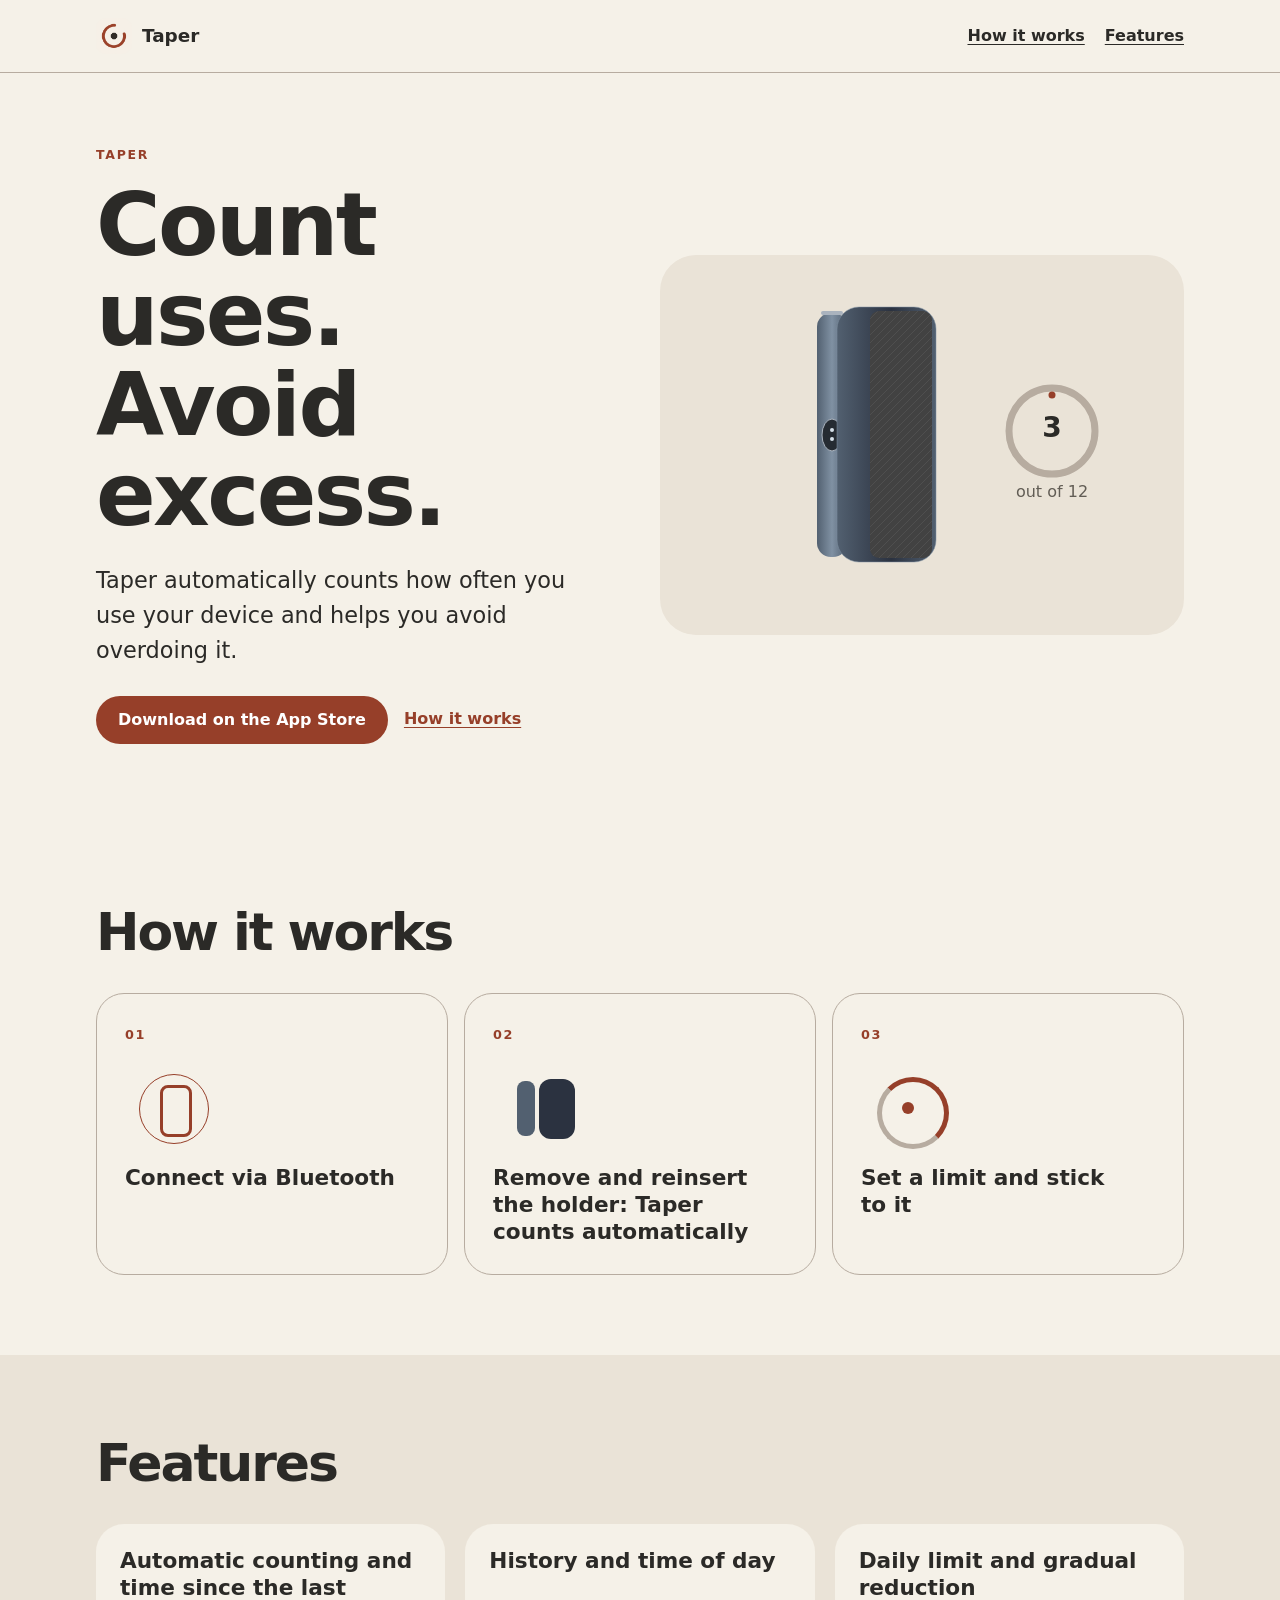
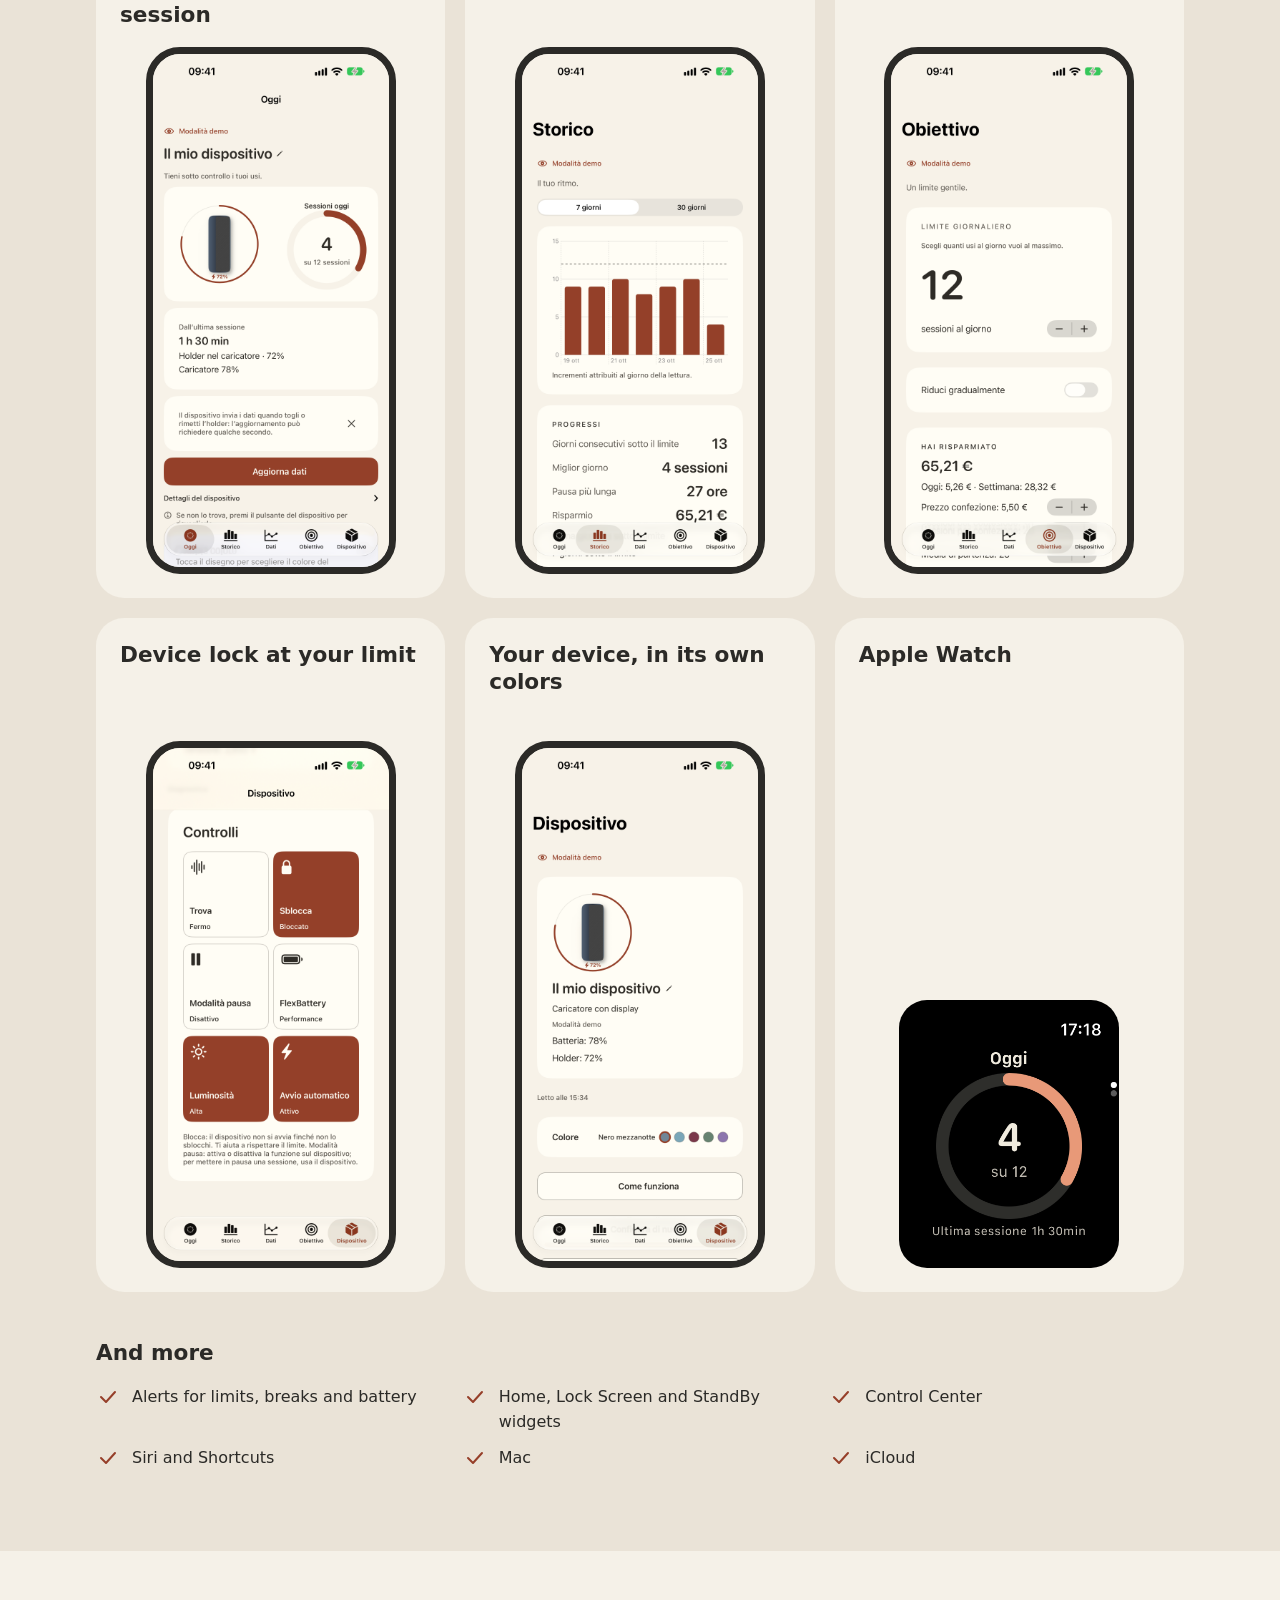
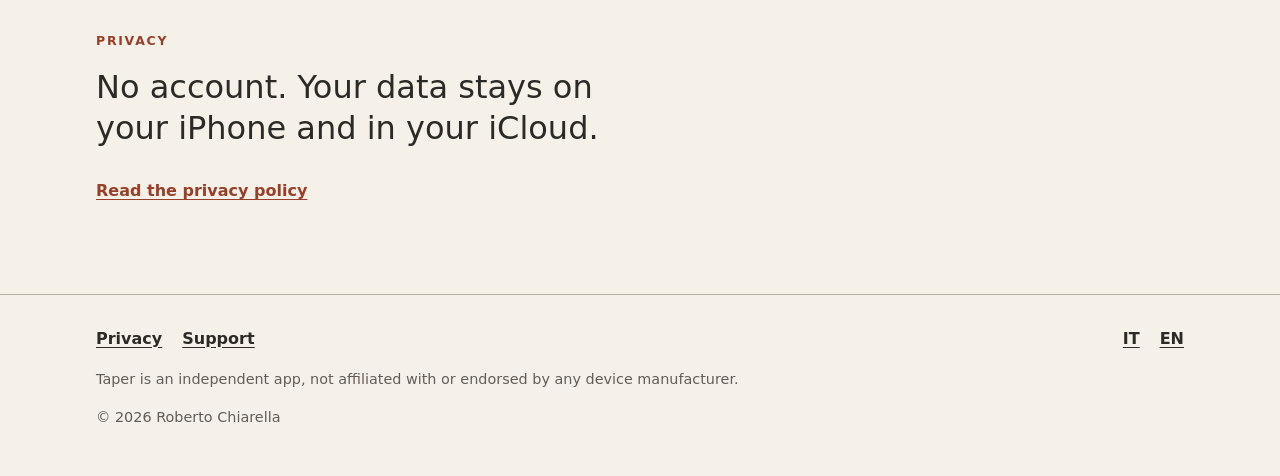
==== en/index.html @ 18420b82 "Sito di presentazione di Taper (IT/EN), privacy e supporto Co-Authored-By: Claude Opus 5.5 <noreply@" ====
<!doctype html><html lang="en"><head><meta charset="utf-8"><meta name="viewport" content="width=device-width, initial-scale=1"><meta name="theme-color" content="#F5F1E8"><title>Taper: count uses, avoid excess</title><meta name="description" content="Taper automatically counts how often you use your device and helps you avoid overdoing it."><meta property="og:type" content="website"><meta property="og:title" content="Taper: count uses, avoid excess"><meta property="og:description" content="Taper automatically counts how often you use your device and helps you avoid overdoing it."><meta property="og:image" content="https://robchdev.github.io/taper/assets/icon.png"><meta name="apple-itunes-app" content="app-id=6826842735"><link rel="icon" href="../assets/icon.png" type="image/png"><link rel="alternate" hreflang="it" href="https://robchdev.github.io/taper/"><link rel="alternate" hreflang="en" href="https://robchdev.github.io/taper/en/"><link rel="stylesheet" href="../assets/site.css"><script defer src="../assets/site.js"></script></head><body><a class="skip" href="#main">Skip to content</a><header class="site-header"><div class="wrap header-inner"><a class="brand" href="../index.html"><img src="../assets/icon.png" width="36" height="36" alt="">Taper</a><nav class="nav-links" aria-label="Main navigation"><a href="#how">How it works</a><a href="#features">Features</a></nav></div></header><main id="main"><section class="hero wrap"><div class="hero-grid"><div><p class="eyebrow">Taper</p><h1>Count uses. Avoid excess.</h1><p class="lead">Taper automatically counts how often you use your device and helps you avoid overdoing it.</p><div class="actions"><a class="button" href="https://apps.apple.com/app/id6826842735">Download on the App Store</a><a class="text-link" href="#how">How it works</a></div></div><div class="hero-art"><svg class="device-visual" viewBox="0 0 520 380" role="img" aria-labelledby="device-title"><title id="device-title">Device and use count</title><defs><linearGradient id="case" x2="1" y2="0"><stop stop-color="#526070"/><stop offset=".55" stop-color="#2B3240"/><stop offset="1" stop-color="#526070"/></linearGradient><linearGradient id="stick" x2="1" y2="0"><stop stop-color="#526070"/><stop offset=".5" stop-color="#8091A3"/><stop offset="1" stop-color="#526070"/></linearGradient><pattern id="fabric" width="8" height="8" patternUnits="userSpaceOnUse"><path d="M0 8 8 0" stroke="#777" stroke-opacity=".25"/></pattern></defs><g class="holder"><rect x="155" y="58" width="30" height="244" rx="14" fill="url(#stick)"/><rect x="159" y="56" width="22" height="4" rx="2" fill="#AAB3BE"/><ellipse cx="170" cy="180" rx="10" ry="16" fill="#252B32" stroke="#AAB3BE" stroke-width="1"/><circle cx="170" cy="175" r="2" fill="#D5E0E9"/><circle cx="170" cy="184" r="2" fill="#D5E0E9"/></g><g class="charger"><rect x="175" y="52" width="99" height="255" rx="22" fill="url(#case)"/><rect x="208" y="56" width="62" height="247" rx="9" fill="#424242"/><rect x="208" y="56" width="62" height="247" rx="9" fill="url(#fabric)"/><rect x="175" y="52" width="99" height="255" rx="22" fill="none" stroke="#8091A3" stroke-opacity=".5"/></g><circle cx="390" cy="176" r="43" fill="none" stroke="var(--line)" stroke-width="7"/><circle class="ring-progress" cx="390" cy="176" r="36" fill="none" stroke="var(--accent)" stroke-width="7" stroke-linecap="round" transform="rotate(-90 390 176)"/><text class="count-three" x="390" y="182" text-anchor="middle" fill="var(--ink)" font-size="28" font-weight="700">3</text><text class="count-four" x="390" y="182" text-anchor="middle" fill="var(--ink)" font-size="28" font-weight="700">4</text><text x="390" y="242" text-anchor="middle" fill="var(--muted)" font-size="16">out of 12</text></svg></div></div></section><section id="how" class="block wrap"><h2>How it works</h2><ol class="steps"><li class="step reveal"><span class="step-num">01</span><span class="mini mini-bluetooth" aria-hidden="true"></span><h3>Connect via Bluetooth</h3></li><li class="step reveal"><span class="step-num">02</span><span class="mini mini-holder" aria-hidden="true"></span><h3>Remove and reinsert the holder: Taper counts automatically</h3></li><li class="step reveal"><span class="step-num">03</span><span class="mini mini-limit" aria-hidden="true"></span><h3>Set a limit and stick to it</h3></li></ol></section><section id="features" class="block features"><div class="wrap"><h2>Features</h2><div class="feature-grid"><article class="feature reveal"><h3>Automatic counting and time since the last session</h3><div class="phone"><img src="../assets/screens/02.png" width="1320" height="2868" loading="lazy" alt="Taper Today screen"></div></article><article class="feature reveal"><h3>History and time of day</h3><div class="phone"><img src="../assets/screens/03.png" width="1320" height="2868" loading="lazy" alt="Taper history screen"></div></article><article class="feature reveal"><h3>Daily limit and gradual reduction</h3><div class="phone"><img src="../assets/screens/04.png" width="1320" height="2868" loading="lazy" alt="Taper goal screen"></div></article><article class="feature reveal"><h3>Device lock at your limit</h3><div class="phone"><img src="../assets/screens/05.png" width="1320" height="2868" loading="lazy" alt="Taper device lock controls"></div></article><article class="feature reveal"><h3>Your device, in its own colors</h3><div class="phone"><img src="../assets/screens/06.png" width="1320" height="2868" loading="lazy" alt="Taper device screen"></div></article><article class="feature reveal"><h3>Apple Watch</h3><img class="watch-shot" src="../assets/screens/watch-01.png" width="422" height="514" loading="lazy" alt="Taper on Apple Watch"></article></div><div class="more-features"><h3>And more</h3><ul class="more-list"><li><svg viewBox="0 0 24 24" fill="none" stroke="currentColor" stroke-width="2" stroke-linecap="round" stroke-linejoin="round" aria-hidden="true"><path d="m5 12 5 5L19 7"/></svg><span>Alerts for limits, breaks and battery</span></li><li><svg viewBox="0 0 24 24" fill="none" stroke="currentColor" stroke-width="2" stroke-linecap="round" stroke-linejoin="round" aria-hidden="true"><path d="m5 12 5 5L19 7"/></svg><span>Home, Lock Screen and StandBy widgets</span></li><li><svg viewBox="0 0 24 24" fill="none" stroke="currentColor" stroke-width="2" stroke-linecap="round" stroke-linejoin="round" aria-hidden="true"><path d="m5 12 5 5L19 7"/></svg><span>Control Center</span></li><li><svg viewBox="0 0 24 24" fill="none" stroke="currentColor" stroke-width="2" stroke-linecap="round" stroke-linejoin="round" aria-hidden="true"><path d="m5 12 5 5L19 7"/></svg><span>Siri and Shortcuts</span></li><li><svg viewBox="0 0 24 24" fill="none" stroke="currentColor" stroke-width="2" stroke-linecap="round" stroke-linejoin="round" aria-hidden="true"><path d="m5 12 5 5L19 7"/></svg><span>Mac</span></li><li><svg viewBox="0 0 24 24" fill="none" stroke="currentColor" stroke-width="2" stroke-linecap="round" stroke-linejoin="round" aria-hidden="true"><path d="m5 12 5 5L19 7"/></svg><span>iCloud</span></li></ul></div></div></section><section class="privacy-strip wrap"><h2 class="eyebrow">Privacy</h2><p>No account. Your data stays on your iPhone and in your iCloud.</p><a class="text-link" href="../privacy.html#en">Read the privacy policy</a></section></main><footer class="site-footer"><div class="wrap"><div class="footer-inner"><div class="footer-links"><a href="../privacy.html#en">Privacy</a><a href="../support.html">Support</a></div><div class="footer-links" aria-label="Language"><a href="../index.html" lang="it">IT</a><a href="../en/index.html" lang="en" aria-current="page">EN</a></div></div><p>Taper is an independent app, not affiliated with or endorsed by any device manufacturer.</p><p>© 2026 Roberto Chiarella</p></div></footer></body></html>
---- assets/site.css ----
/* Shared Taper theme */
:root{--bg:#F5F1E8;--surface:#EAE3D7;--ink:#2B2A27;--muted:#625D55;--accent:#963F29;--accent-hover:#7B321F;--on-accent:#FFFFFF;--line:#B7ACA0;--focus:#2B2A27;--device:#2B3240;--fabric:#424242;--holder-a:#526070;--holder-b:#8091A3;--space-page:16px;--content:1120px;--radius:28px;--font:system-ui,-apple-system,BlinkMacSystemFont,'Segoe UI',sans-serif}
@media(prefers-color-scheme:dark){:root{--bg:#1F1E1C;--surface:#302E2A;--ink:#F5F1E8;--muted:#C9BFB3;--accent:#E89A78;--accent-hover:#F0B397;--on-accent:#1F1E1C;--line:#766C62;--focus:#F5F1E8}}
*{box-sizing:border-box}html{scroll-behavior:smooth}body{margin:0;background:var(--bg);color:var(--ink);font:16px/1.55 var(--font)}img{max-width:100%;height:auto}a{color:var(--accent);text-underline-offset:.18em}a:hover{color:var(--accent-hover)}a:focus-visible,button:focus-visible{outline:3px solid var(--focus);outline-offset:4px}button{font:inherit}.skip{position:absolute;top:-100px;left:16px;background:var(--ink);color:var(--bg);padding:10px;z-index:10}.skip:focus{top:12px}.wrap{max-width:var(--content);margin:auto;padding-inline:var(--space-page)}.site-header{padding-block:18px;border-bottom:1px solid var(--line)}.header-inner,.footer-inner{display:flex;justify-content:space-between;align-items:center;gap:24px;flex-wrap:wrap}.brand{display:inline-flex;align-items:center;gap:10px;color:var(--ink);text-decoration:none;font-size:1.15rem;font-weight:700}.brand img{width:36px;height:36px;border-radius:10px}.nav-links,.footer-links{display:flex;gap:20px;flex-wrap:wrap}.nav-links a,.footer-links a{color:var(--ink);font-weight:600}.nav-links a:hover,.footer-links a:hover{color:var(--accent)}.hero{padding-block:72px 80px}.hero-grid{display:grid;gap:40px;align-items:center}.eyebrow{font-size:.78rem;font-weight:700;text-transform:uppercase;letter-spacing:.14em;color:var(--accent);margin:0 0 16px}.hero h1{font-size:clamp(2.75rem,8vw,5.5rem);line-height:1.02;letter-spacing:-.03em;max-width:12ch;margin:0 0 24px}.hero p.lead{font-size:clamp(1.15rem,2vw,1.4rem);max-width:34ch;margin:0 0 28px}.actions{display:flex;gap:16px;align-items:center;flex-wrap:wrap}.button{display:inline-flex;align-items:center;justify-content:center;min-height:48px;padding:12px 22px;border-radius:999px;background:var(--accent);color:var(--on-accent);font-weight:700;text-decoration:none;transition:background .2s,transform .2s}.button:hover{background:var(--accent-hover);color:var(--on-accent)}.button:active{transform:translateY(2px)}.text-link{display:inline-flex;align-items:center;min-height:44px;font-weight:650}.hero-art{background:var(--surface);border-radius:36px;min-height:360px;display:grid;place-items:center;overflow:hidden}.device-visual{width:min(100%,520px);height:auto}.holder,.charger{transform-box:fill-box;transform-origin:center}.holder{animation:holder-cycle 8s ease-in-out infinite}.charger{animation:charger-cycle 8s ease-in-out infinite}.ring-progress{stroke-dasharray:0 226;animation:ring-cycle 8s ease-in-out infinite}.count-three{animation:count-three 8s steps(1) infinite}.count-four{opacity:0;animation:count-four 8s steps(1) infinite}@keyframes holder-cycle{0%,12%,74%,100%{transform:translateX(0)}33%,55%{transform:translateX(-43px)}}@keyframes charger-cycle{0%,12%,74%,100%{transform:translateX(0)}33%,55%{transform:translateX(25px)}}@keyframes ring-cycle{0%,68%{stroke-dasharray:57 226}74%,95%{stroke-dasharray:76 226}100%{stroke-dasharray:57 226}}@keyframes count-three{0%,73%,100%{opacity:1}74%,99%{opacity:0}}@keyframes count-four{0%,73%,100%{opacity:0}74%,99%{opacity:1}}section.block{padding-block:80px}section.block h2{font-size:clamp(2rem,5vw,3.25rem);line-height:1.1;letter-spacing:-.04em;max-width:18ch;margin:0 0 32px}.steps{display:grid;gap:16px;list-style:none;padding:0;margin:0}.step{border:1px solid var(--line);border-radius:var(--radius);padding:28px;background:var(--bg)}.step-num{color:var(--accent);font-weight:700;font-size:.8rem;letter-spacing:.12em}.step h3{font-size:1.35rem;line-height:1.25;margin:20px 0 0;max-width:18ch}.mini{display:block;position:relative;width:96px;height:72px;margin-top:26px}.mini:before,.mini:after{content:'';position:absolute}.mini-bluetooth:before{width:26px;height:46px;border:3px solid var(--accent);border-radius:8px;left:35px;top:12px}.mini-bluetooth:after{width:68px;height:68px;border:1px solid var(--accent);border-radius:50%;left:14px;top:1px;animation:pulse 3s ease-in-out infinite}.mini-holder:before{width:18px;height:55px;border-radius:8px;background:var(--holder-a);left:24px;top:8px;animation:mini-slide 3s ease-in-out infinite}.mini-holder:after{width:36px;height:60px;border-radius:12px;background:var(--device);left:46px;top:6px}.mini-limit:before{width:62px;height:62px;left:16px;top:4px;border:5px solid var(--line);border-top-color:var(--accent);border-right-color:var(--accent);border-radius:50%;animation:mini-turn 4s ease-in-out infinite}.mini-limit:after{width:12px;height:12px;left:41px;top:29px;border-radius:50%;background:var(--accent)}@keyframes pulse{50%{transform:scale(1.15);opacity:.35}}@keyframes mini-slide{50%{transform:translateX(-14px)}}@keyframes mini-turn{50%{transform:rotate(80deg)}}.features{background:var(--surface)}.feature-grid{display:grid;gap:20px}.feature{background:var(--bg);border-radius:var(--radius);padding:24px;overflow:hidden}.feature h3{font-size:1.35rem;line-height:1.25;margin:0 0 18px;max-width:22ch}.phone{max-width:250px;margin:auto;border:7px solid var(--ink);border-radius:34px;overflow:hidden;background:var(--ink);line-height:0}.phone img{display:block;width:100%;height:auto}.watch-shot{max-width:220px;margin:auto;display:block;border-radius:28px}.privacy-strip{padding-block:80px}.privacy-strip p{font-size:clamp(1.4rem,3vw,2rem);line-height:1.3;max-width:27ch;margin:0 0 20px}.site-footer{border-top:1px solid var(--line);padding-block:32px 48px}.site-footer p{margin:16px 0 0;color:var(--muted);font-size:.9rem;max-width:72ch}.legal-main{max-width:760px;padding-block:48px 80px}.legal-main h1{font-size:clamp(2.25rem,6vw,3.5rem);line-height:1.1;letter-spacing:-.04em}.legal-main h2{font-size:1.4rem;margin-top:36px}.legal-main p{max-width:68ch}.legal-main nav{display:flex;flex-wrap:wrap;gap:16px}.js .reveal{opacity:0;transform:translateY(20px);transition:opacity .6s,transform .6s}.js .reveal.visible{opacity:1;transform:none}@media(min-width:700px){.hero-grid{grid-template-columns:1fr 1fr}.steps{grid-template-columns:repeat(3,1fr)}.feature-grid{grid-template-columns:repeat(2,1fr)}}@media(min-width:980px){.feature-grid{grid-template-columns:repeat(3,minmax(0,1fr))}}@media(prefers-reduced-motion:reduce){html{scroll-behavior:auto}*,*:before,*:after{animation:none!important;transition:none!important}.reveal{opacity:1;transform:none}.ring-progress{stroke-dasharray:57 226}.count-four{display:none}}

.hero-grid>*{min-width:0}.hero-art{width:100%;min-width:0}.feature-grid>*{min-width:0}.feature{display:flex;flex-direction:column}.feature .phone,.feature .watch-shot{margin-block:auto 0}.feature-grid{grid-auto-rows:1fr}.more-features{margin-top:48px}.more-features h3{font-size:1.35rem;line-height:1.25;margin:0 0 18px}.more-list{display:grid;gap:12px;list-style:none;padding:0;margin:0}.more-list li{display:flex;align-items:flex-start;gap:12px}.more-list svg{width:24px;height:24px;flex:none;color:var(--accent)}@media(min-width:700px){.more-list{grid-template-columns:repeat(2,minmax(0,1fr))}}@media(min-width:980px){.more-list{grid-template-columns:repeat(3,minmax(0,1fr))}}
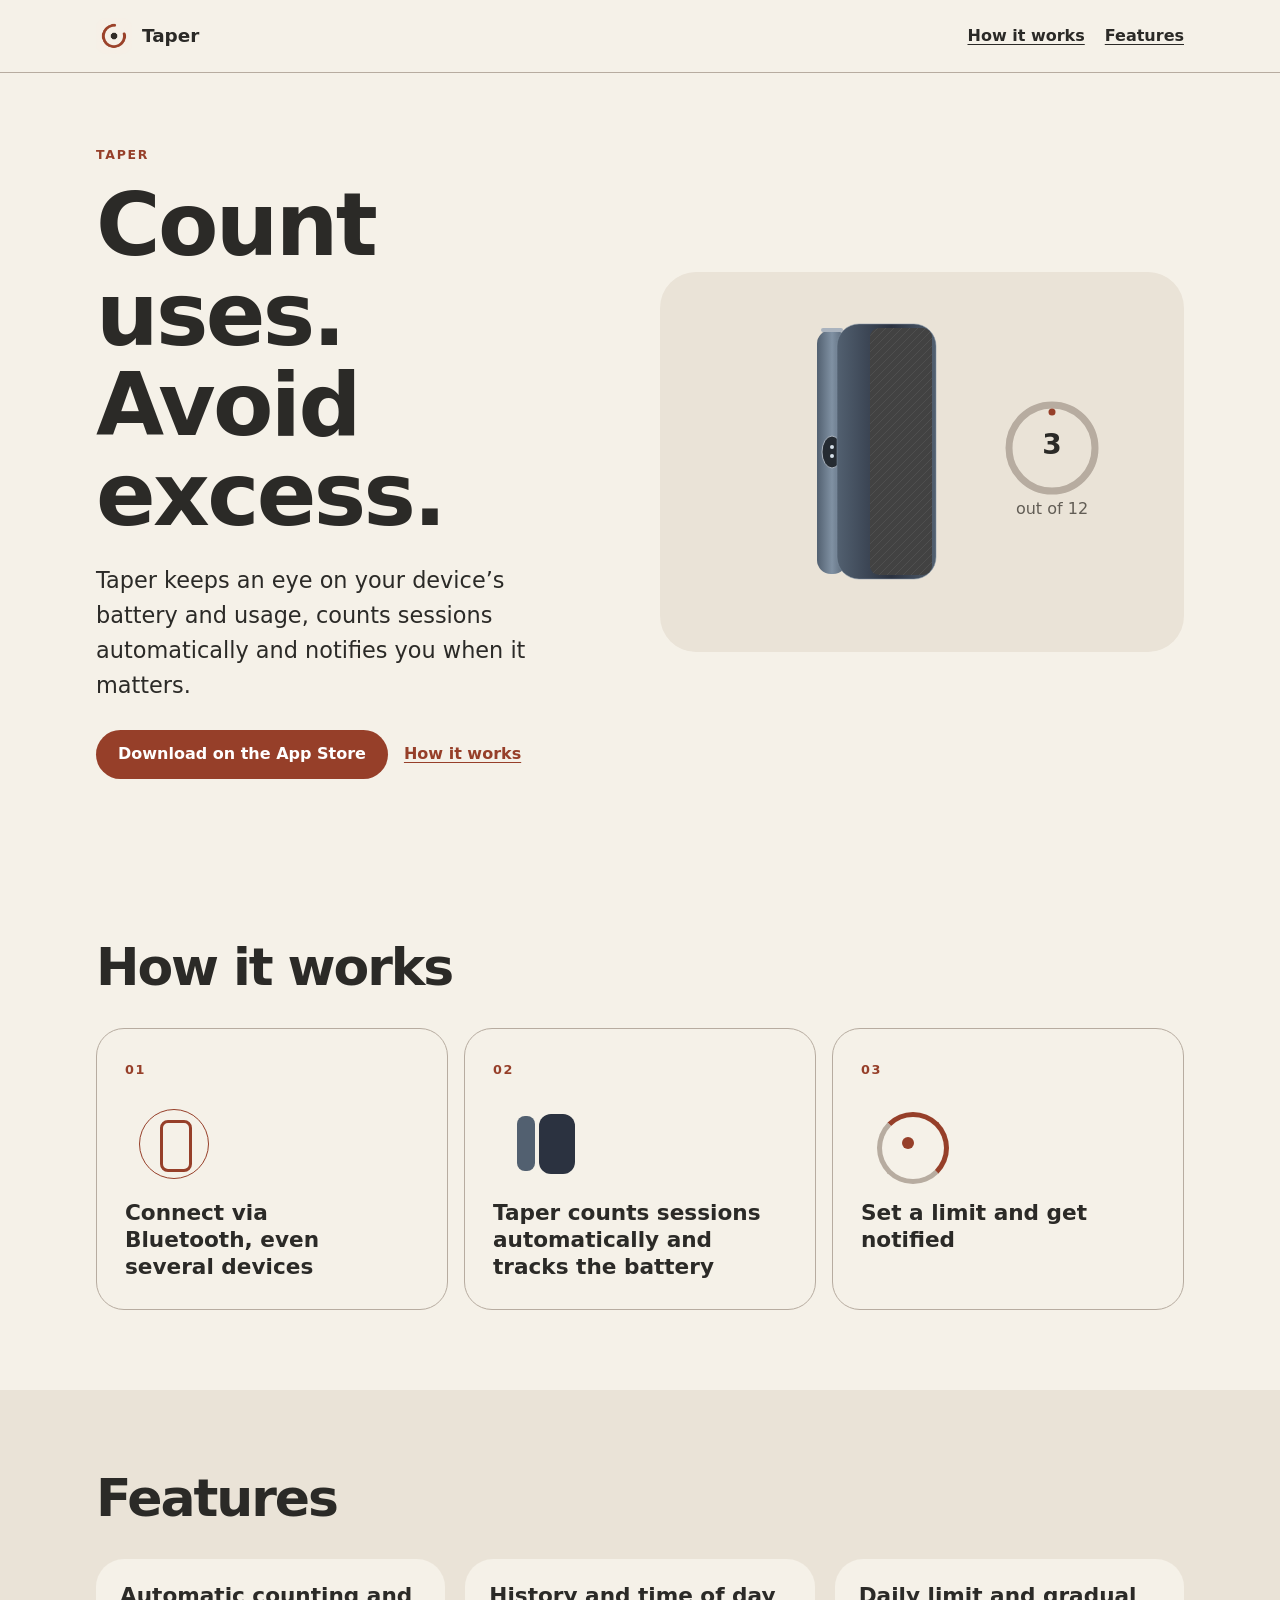
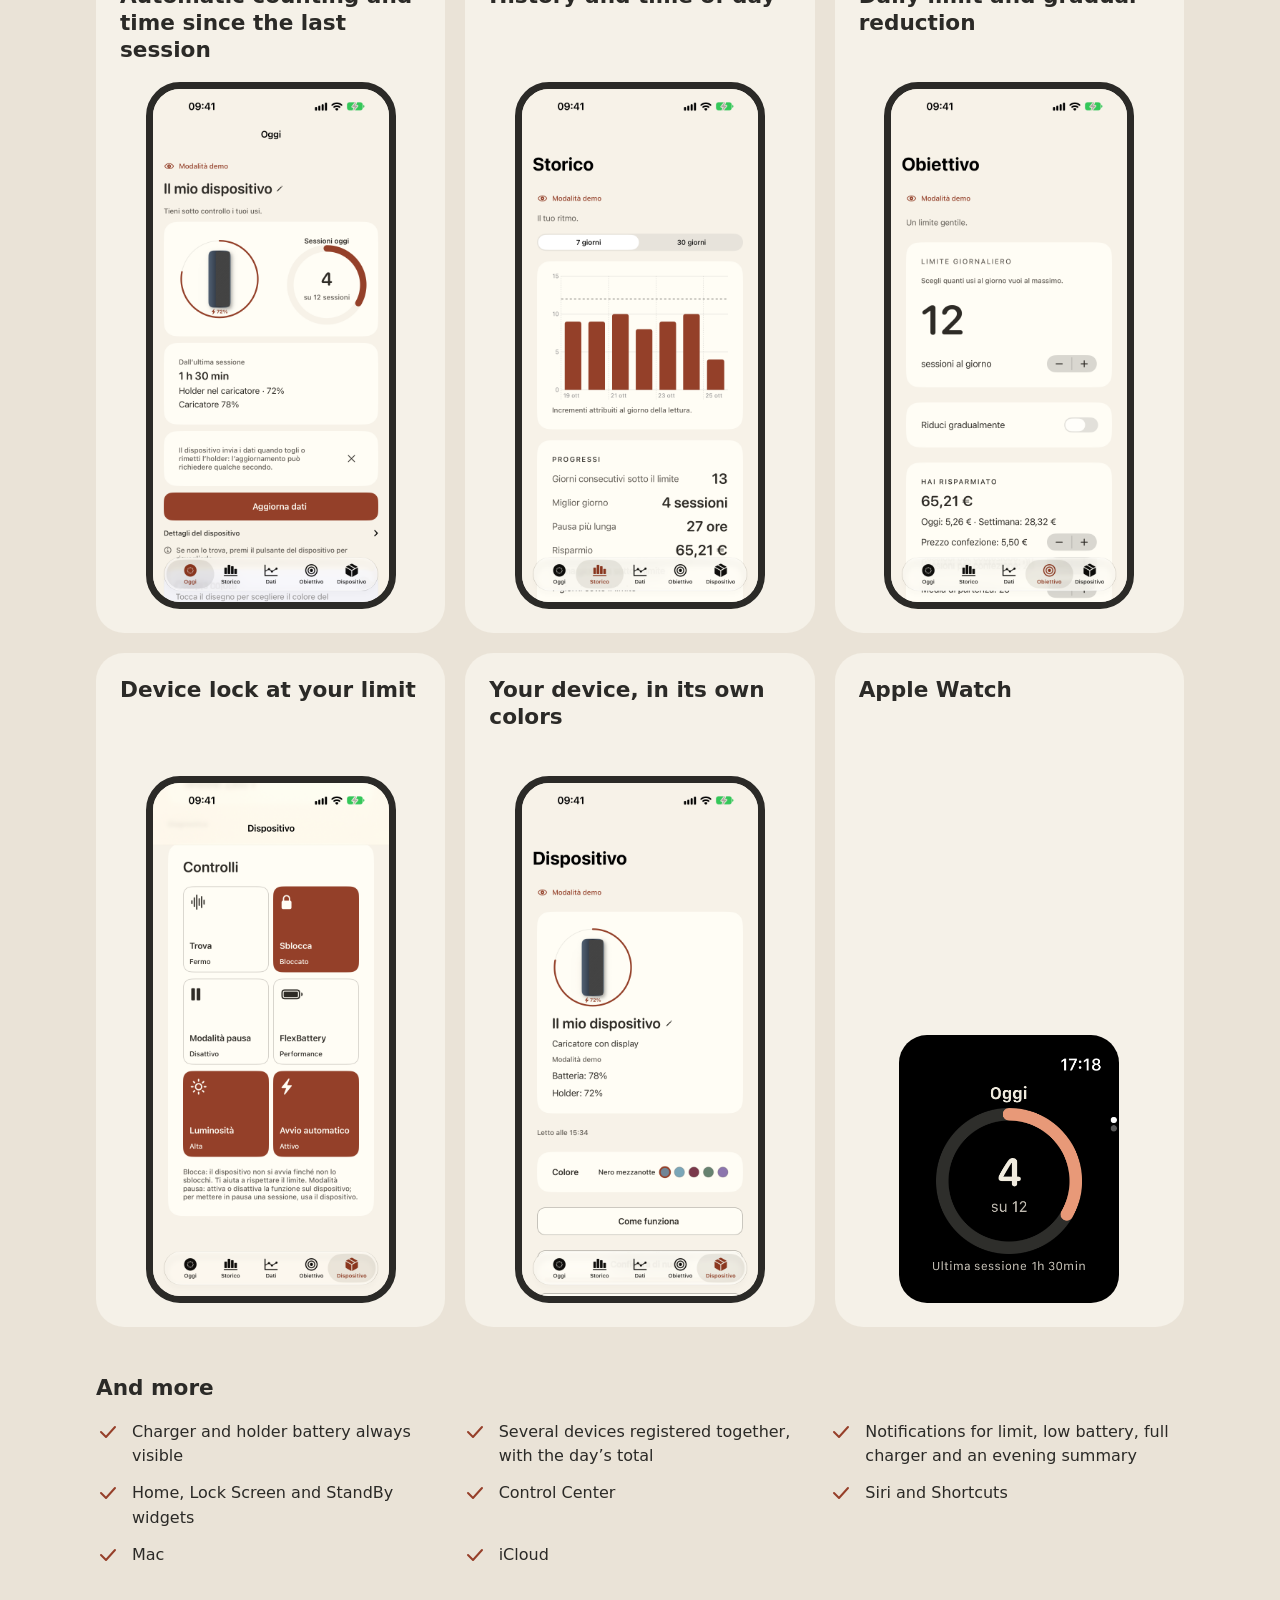
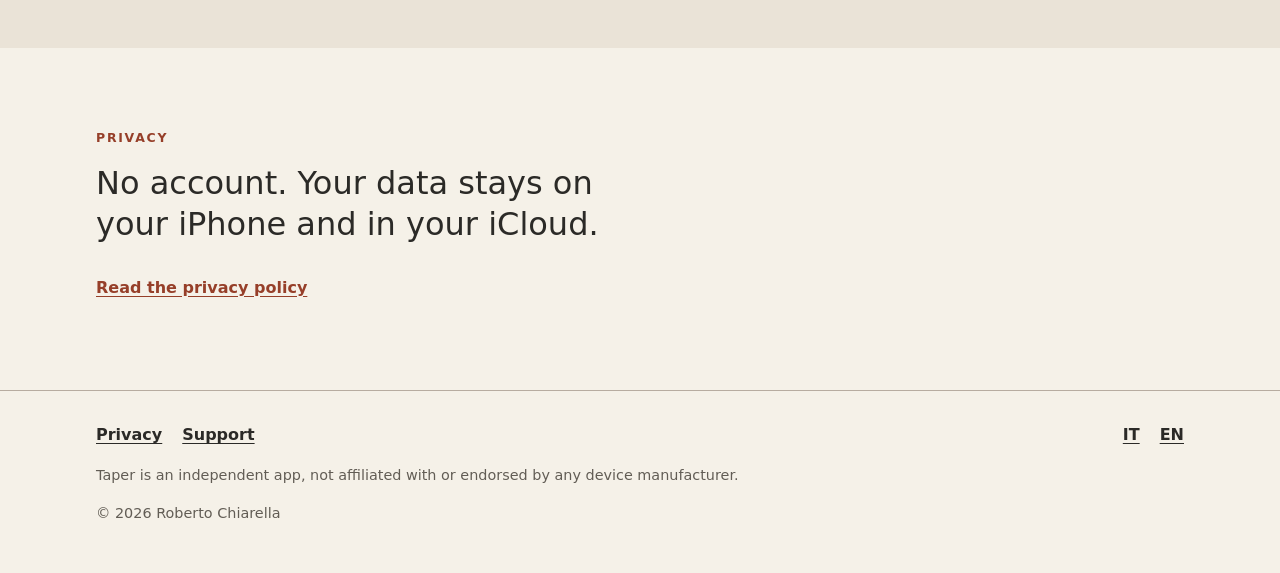
==== commit 5b194d8e: "Sito: batteria e consumi con notifiche, più dispositivi Descrizione e passi aggiornati (IT/EN): l'ap" ====
--- a/en/index.html
+++ b/en/index.html
@@ -1 +1 @@
-<!doctype html><html lang="en"><head><meta charset="utf-8"><meta name="viewport" content="width=device-width, initial-scale=1"><meta name="theme-color" content="#F5F1E8"><title>Taper: count uses, avoid excess</title><meta name="description" content="Taper automatically counts how often you use your device and helps you avoid overdoing it."><meta property="og:type" content="website"><meta property="og:title" content="Taper: count uses, avoid excess"><meta property="og:description" content="Taper automatically counts how often you use your device and helps you avoid overdoing it."><meta property="og:image" content="https://robchdev.github.io/taper/assets/icon.png"><meta name="apple-itunes-app" content="app-id=6826842735"><link rel="icon" href="../assets/icon.png" type="image/png"><link rel="alternate" hreflang="it" href="https://robchdev.github.io/taper/"><link rel="alternate" hreflang="en" href="https://robchdev.github.io/taper/en/"><link rel="stylesheet" href="../assets/site.css"><script defer src="../assets/site.js"></script></head><body><a class="skip" href="#main">Skip to content</a><header class="site-header"><div class="wrap header-inner"><a class="brand" href="../index.html"><img src="../assets/icon.png" width="36" height="36" alt="">Taper</a><nav class="nav-links" aria-label="Main navigation"><a href="#how">How it works</a><a href="#features">Features</a></nav></div></header><main id="main"><section class="hero wrap"><div class="hero-grid"><div><p class="eyebrow">Taper</p><h1>Count uses. Avoid excess.</h1><p class="lead">Taper automatically counts how often you use your device and helps you avoid overdoing it.</p><div class="actions"><a class="button" href="https://apps.apple.com/app/id6826842735">Download on the App Store</a><a class="text-link" href="#how">How it works</a></div></div><div class="hero-art"><svg class="device-visual" viewBox="0 0 520 380" role="img" aria-labelledby="device-title"><title id="device-title">Device and use count</title><defs><linearGradient id="case" x2="1" y2="0"><stop stop-color="#526070"/><stop offset=".55" stop-color="#2B3240"/><stop offset="1" stop-color="#526070"/></linearGradient><linearGradient id="stick" x2="1" y2="0"><stop stop-color="#526070"/><stop offset=".5" stop-color="#8091A3"/><stop offset="1" stop-color="#526070"/></linearGradient><pattern id="fabric" width="8" height="8" patternUnits="userSpaceOnUse"><path d="M0 8 8 0" stroke="#777" stroke-opacity=".25"/></pattern></defs><g class="holder"><rect x="155" y="58" width="30" height="244" rx="14" fill="url(#stick)"/><rect x="159" y="56" width="22" height="4" rx="2" fill="#AAB3BE"/><ellipse cx="170" cy="180" rx="10" ry="16" fill="#252B32" stroke="#AAB3BE" stroke-width="1"/><circle cx="170" cy="175" r="2" fill="#D5E0E9"/><circle cx="170" cy="184" r="2" fill="#D5E0E9"/></g><g class="charger"><rect x="175" y="52" width="99" height="255" rx="22" fill="url(#case)"/><rect x="208" y="56" width="62" height="247" rx="9" fill="#424242"/><rect x="208" y="56" width="62" height="247" rx="9" fill="url(#fabric)"/><rect x="175" y="52" width="99" height="255" rx="22" fill="none" stroke="#8091A3" stroke-opacity=".5"/></g><circle cx="390" cy="176" r="43" fill="none" stroke="var(--line)" stroke-width="7"/><circle class="ring-progress" cx="390" cy="176" r="36" fill="none" stroke="var(--accent)" stroke-width="7" stroke-linecap="round" transform="rotate(-90 390 176)"/><text class="count-three" x="390" y="182" text-anchor="middle" fill="var(--ink)" font-size="28" font-weight="700">3</text><text class="count-four" x="390" y="182" text-anchor="middle" fill="var(--ink)" font-size="28" font-weight="700">4</text><text x="390" y="242" text-anchor="middle" fill="var(--muted)" font-size="16">out of 12</text></svg></div></div></section><section id="how" class="block wrap"><h2>How it works</h2><ol class="steps"><li class="step reveal"><span class="step-num">01</span><span class="mini mini-bluetooth" aria-hidden="true"></span><h3>Connect via Bluetooth</h3></li><li class="step reveal"><span class="step-num">02</span><span class="mini mini-holder" aria-hidden="true"></span><h3>Remove and reinsert the holder: Taper counts automatically</h3></li><li class="step reveal"><span class="step-num">03</span><span class="mini mini-limit" aria-hidden="true"></span><h3>Set a limit and stick to it</h3></li></ol></section><section id="features" class="block features"><div class="wrap"><h2>Features</h2><div class="feature-grid"><article class="feature reveal"><h3>Automatic counting and time since the last session</h3><div class="phone"><img src="../assets/screens/02.png" width="1320" height="2868" loading="lazy" alt="Taper Today screen"></div></article><article class="feature reveal"><h3>History and time of day</h3><div class="phone"><img src="../assets/screens/03.png" width="1320" height="2868" loading="lazy" alt="Taper history screen"></div></article><article class="feature reveal"><h3>Daily limit and gradual reduction</h3><div class="phone"><img src="../assets/screens/04.png" width="1320" height="2868" loading="lazy" alt="Taper goal screen"></div></article><article class="feature reveal"><h3>Device lock at your limit</h3><div class="phone"><img src="../assets/screens/05.png" width="1320" height="2868" loading="lazy" alt="Taper device lock controls"></div></article><article class="feature reveal"><h3>Your device, in its own colors</h3><div class="phone"><img src="../assets/screens/06.png" width="1320" height="2868" loading="lazy" alt="Taper device screen"></div></article><article class="feature reveal"><h3>Apple Watch</h3><img class="watch-shot" src="../assets/screens/watch-01.png" width="422" height="514" loading="lazy" alt="Taper on Apple Watch"></article></div><div class="more-features"><h3>And more</h3><ul class="more-list"><li><svg viewBox="0 0 24 24" fill="none" stroke="currentColor" stroke-width="2" stroke-linecap="round" stroke-linejoin="round" aria-hidden="true"><path d="m5 12 5 5L19 7"/></svg><span>Alerts for limits, breaks and battery</span></li><li><svg viewBox="0 0 24 24" fill="none" stroke="currentColor" stroke-width="2" stroke-linecap="round" stroke-linejoin="round" aria-hidden="true"><path d="m5 12 5 5L19 7"/></svg><span>Home, Lock Screen and StandBy widgets</span></li><li><svg viewBox="0 0 24 24" fill="none" stroke="currentColor" stroke-width="2" stroke-linecap="round" stroke-linejoin="round" aria-hidden="true"><path d="m5 12 5 5L19 7"/></svg><span>Control Center</span></li><li><svg viewBox="0 0 24 24" fill="none" stroke="currentColor" stroke-width="2" stroke-linecap="round" stroke-linejoin="round" aria-hidden="true"><path d="m5 12 5 5L19 7"/></svg><span>Siri and Shortcuts</span></li><li><svg viewBox="0 0 24 24" fill="none" stroke="currentColor" stroke-width="2" stroke-linecap="round" stroke-linejoin="round" aria-hidden="true"><path d="m5 12 5 5L19 7"/></svg><span>Mac</span></li><li><svg viewBox="0 0 24 24" fill="none" stroke="currentColor" stroke-width="2" stroke-linecap="round" stroke-linejoin="round" aria-hidden="true"><path d="m5 12 5 5L19 7"/></svg><span>iCloud</span></li></ul></div></div></section><section class="privacy-strip wrap"><h2 class="eyebrow">Privacy</h2><p>No account. Your data stays on your iPhone and in your iCloud.</p><a class="text-link" href="../privacy.html#en">Read the privacy policy</a></section></main><footer class="site-footer"><div class="wrap"><div class="footer-inner"><div class="footer-links"><a href="../privacy.html#en">Privacy</a><a href="../support.html">Support</a></div><div class="footer-links" aria-label="Language"><a href="../index.html" lang="it">IT</a><a href="../en/index.html" lang="en" aria-current="page">EN</a></div></div><p>Taper is an independent app, not affiliated with or endorsed by any device manufacturer.</p><p>© 2026 Roberto Chiarella</p></div></footer></body></html>+<!doctype html><html lang="en"><head><meta charset="utf-8"><meta name="viewport" content="width=device-width, initial-scale=1"><meta name="theme-color" content="#F5F1E8"><title>Taper: count uses, avoid excess</title><meta name="description" content="Taper keeps an eye on your device’s battery and usage, counts sessions automatically and notifies you when it matters."><meta property="og:type" content="website"><meta property="og:title" content="Taper: count uses, avoid excess"><meta property="og:description" content="Taper keeps an eye on your device’s battery and usage, counts sessions automatically and notifies you when it matters."><meta property="og:image" content="https://robchdev.github.io/taper/assets/icon.png"><meta name="apple-itunes-app" content="app-id=6826842735"><link rel="icon" href="../assets/icon.png" type="image/png"><link rel="alternate" hreflang="it" href="https://robchdev.github.io/taper/"><link rel="alternate" hreflang="en" href="https://robchdev.github.io/taper/en/"><link rel="stylesheet" href="../assets/site.css"><script defer src="../assets/site.js"></script></head><body><a class="skip" href="#main">Skip to content</a><header class="site-header"><div class="wrap header-inner"><a class="brand" href="../index.html"><img src="../assets/icon.png" width="36" height="36" alt="">Taper</a><nav class="nav-links" aria-label="Main navigation"><a href="#how">How it works</a><a href="#features">Features</a></nav></div></header><main id="main"><section class="hero wrap"><div class="hero-grid"><div><p class="eyebrow">Taper</p><h1>Count uses. Avoid excess.</h1><p class="lead">Taper keeps an eye on your device’s battery and usage, counts sessions automatically and notifies you when it matters.</p><div class="actions"><a class="button" href="https://apps.apple.com/app/id6826842735">Download on the App Store</a><a class="text-link" href="#how">How it works</a></div></div><div class="hero-art"><svg class="device-visual" viewBox="0 0 520 380" role="img" aria-labelledby="device-title"><title id="device-title">Device and use count</title><defs><linearGradient id="case" x2="1" y2="0"><stop stop-color="#526070"/><stop offset=".55" stop-color="#2B3240"/><stop offset="1" stop-color="#526070"/></linearGradient><linearGradient id="stick" x2="1" y2="0"><stop stop-color="#526070"/><stop offset=".5" stop-color="#8091A3"/><stop offset="1" stop-color="#526070"/></linearGradient><pattern id="fabric" width="8" height="8" patternUnits="userSpaceOnUse"><path d="M0 8 8 0" stroke="#777" stroke-opacity=".25"/></pattern></defs><g class="holder"><rect x="155" y="58" width="30" height="244" rx="14" fill="url(#stick)"/><rect x="159" y="56" width="22" height="4" rx="2" fill="#AAB3BE"/><ellipse cx="170" cy="180" rx="10" ry="16" fill="#252B32" stroke="#AAB3BE" stroke-width="1"/><circle cx="170" cy="175" r="2" fill="#D5E0E9"/><circle cx="170" cy="184" r="2" fill="#D5E0E9"/></g><g class="charger"><rect x="175" y="52" width="99" height="255" rx="22" fill="url(#case)"/><rect x="208" y="56" width="62" height="247" rx="9" fill="#424242"/><rect x="208" y="56" width="62" height="247" rx="9" fill="url(#fabric)"/><rect x="175" y="52" width="99" height="255" rx="22" fill="none" stroke="#8091A3" stroke-opacity=".5"/></g><circle cx="390" cy="176" r="43" fill="none" stroke="var(--line)" stroke-width="7"/><circle class="ring-progress" cx="390" cy="176" r="36" fill="none" stroke="var(--accent)" stroke-width="7" stroke-linecap="round" transform="rotate(-90 390 176)"/><text class="count-three" x="390" y="182" text-anchor="middle" fill="var(--ink)" font-size="28" font-weight="700">3</text><text class="count-four" x="390" y="182" text-anchor="middle" fill="var(--ink)" font-size="28" font-weight="700">4</text><text x="390" y="242" text-anchor="middle" fill="var(--muted)" font-size="16">out of 12</text></svg></div></div></section><section id="how" class="block wrap"><h2>How it works</h2><ol class="steps"><li class="step reveal"><span class="step-num">01</span><span class="mini mini-bluetooth" aria-hidden="true"></span><h3>Connect via Bluetooth, even several devices</h3></li><li class="step reveal"><span class="step-num">02</span><span class="mini mini-holder" aria-hidden="true"></span><h3>Taper counts sessions automatically and tracks the battery</h3></li><li class="step reveal"><span class="step-num">03</span><span class="mini mini-limit" aria-hidden="true"></span><h3>Set a limit and get notified</h3></li></ol></section><section id="features" class="block features"><div class="wrap"><h2>Features</h2><div class="feature-grid"><article class="feature reveal"><h3>Automatic counting and time since the last session</h3><div class="phone"><img src="../assets/screens/02.png" width="1320" height="2868" loading="lazy" alt="Taper Today screen"></div></article><article class="feature reveal"><h3>History and time of day</h3><div class="phone"><img src="../assets/screens/03.png" width="1320" height="2868" loading="lazy" alt="Taper history screen"></div></article><article class="feature reveal"><h3>Daily limit and gradual reduction</h3><div class="phone"><img src="../assets/screens/04.png" width="1320" height="2868" loading="lazy" alt="Taper goal screen"></div></article><article class="feature reveal"><h3>Device lock at your limit</h3><div class="phone"><img src="../assets/screens/05.png" width="1320" height="2868" loading="lazy" alt="Taper device lock controls"></div></article><article class="feature reveal"><h3>Your device, in its own colors</h3><div class="phone"><img src="../assets/screens/06.png" width="1320" height="2868" loading="lazy" alt="Taper device screen"></div></article><article class="feature reveal"><h3>Apple Watch</h3><img class="watch-shot" src="../assets/screens/watch-01.png" width="422" height="514" loading="lazy" alt="Taper on Apple Watch"></article></div><div class="more-features"><h3>And more</h3><ul class="more-list"><li><svg viewBox="0 0 24 24" fill="none" stroke="currentColor" stroke-width="2" stroke-linecap="round" stroke-linejoin="round" aria-hidden="true"><path d="m5 12 5 5L19 7"/></svg><span>Charger and holder battery always visible</span></li><li><svg viewBox="0 0 24 24" fill="none" stroke="currentColor" stroke-width="2" stroke-linecap="round" stroke-linejoin="round" aria-hidden="true"><path d="m5 12 5 5L19 7"/></svg><span>Several devices registered together, with the day’s total</span></li><li><svg viewBox="0 0 24 24" fill="none" stroke="currentColor" stroke-width="2" stroke-linecap="round" stroke-linejoin="round" aria-hidden="true"><path d="m5 12 5 5L19 7"/></svg><span>Notifications for limit, low battery, full charger and an evening summary</span></li><li><svg viewBox="0 0 24 24" fill="none" stroke="currentColor" stroke-width="2" stroke-linecap="round" stroke-linejoin="round" aria-hidden="true"><path d="m5 12 5 5L19 7"/></svg><span>Home, Lock Screen and StandBy widgets</span></li><li><svg viewBox="0 0 24 24" fill="none" stroke="currentColor" stroke-width="2" stroke-linecap="round" stroke-linejoin="round" aria-hidden="true"><path d="m5 12 5 5L19 7"/></svg><span>Control Center</span></li><li><svg viewBox="0 0 24 24" fill="none" stroke="currentColor" stroke-width="2" stroke-linecap="round" stroke-linejoin="round" aria-hidden="true"><path d="m5 12 5 5L19 7"/></svg><span>Siri and Shortcuts</span></li><li><svg viewBox="0 0 24 24" fill="none" stroke="currentColor" stroke-width="2" stroke-linecap="round" stroke-linejoin="round" aria-hidden="true"><path d="m5 12 5 5L19 7"/></svg><span>Mac</span></li><li><svg viewBox="0 0 24 24" fill="none" stroke="currentColor" stroke-width="2" stroke-linecap="round" stroke-linejoin="round" aria-hidden="true"><path d="m5 12 5 5L19 7"/></svg><span>iCloud</span></li></ul></div></div></section><section class="privacy-strip wrap"><h2 class="eyebrow">Privacy</h2><p>No account. Your data stays on your iPhone and in your iCloud.</p><a class="text-link" href="../privacy.html#en">Read the privacy policy</a></section></main><footer class="site-footer"><div class="wrap"><div class="footer-inner"><div class="footer-links"><a href="../privacy.html#en">Privacy</a><a href="../support.html">Support</a></div><div class="footer-links" aria-label="Language"><a href="../index.html" lang="it">IT</a><a href="../en/index.html" lang="en" aria-current="page">EN</a></div></div><p>Taper is an independent app, not affiliated with or endorsed by any device manufacturer.</p><p>© 2026 Roberto Chiarella</p></div></footer></body></html>
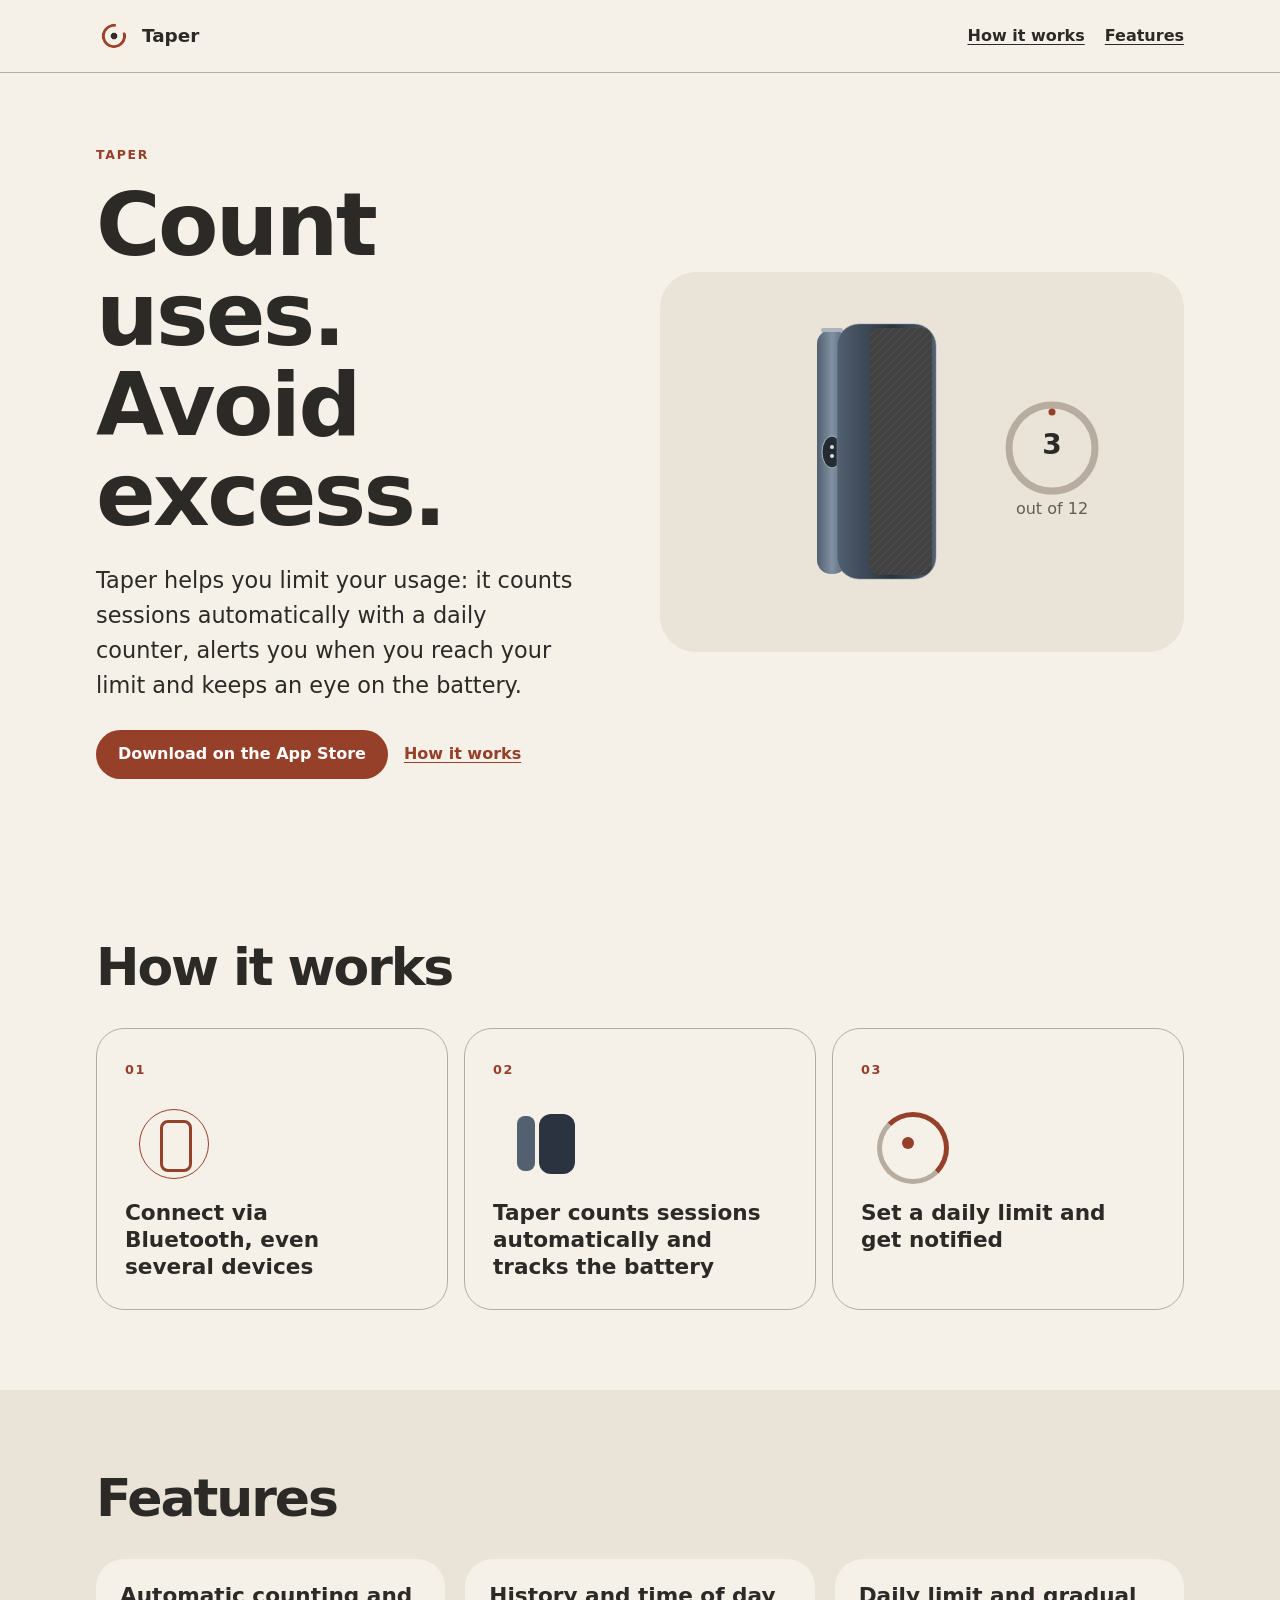
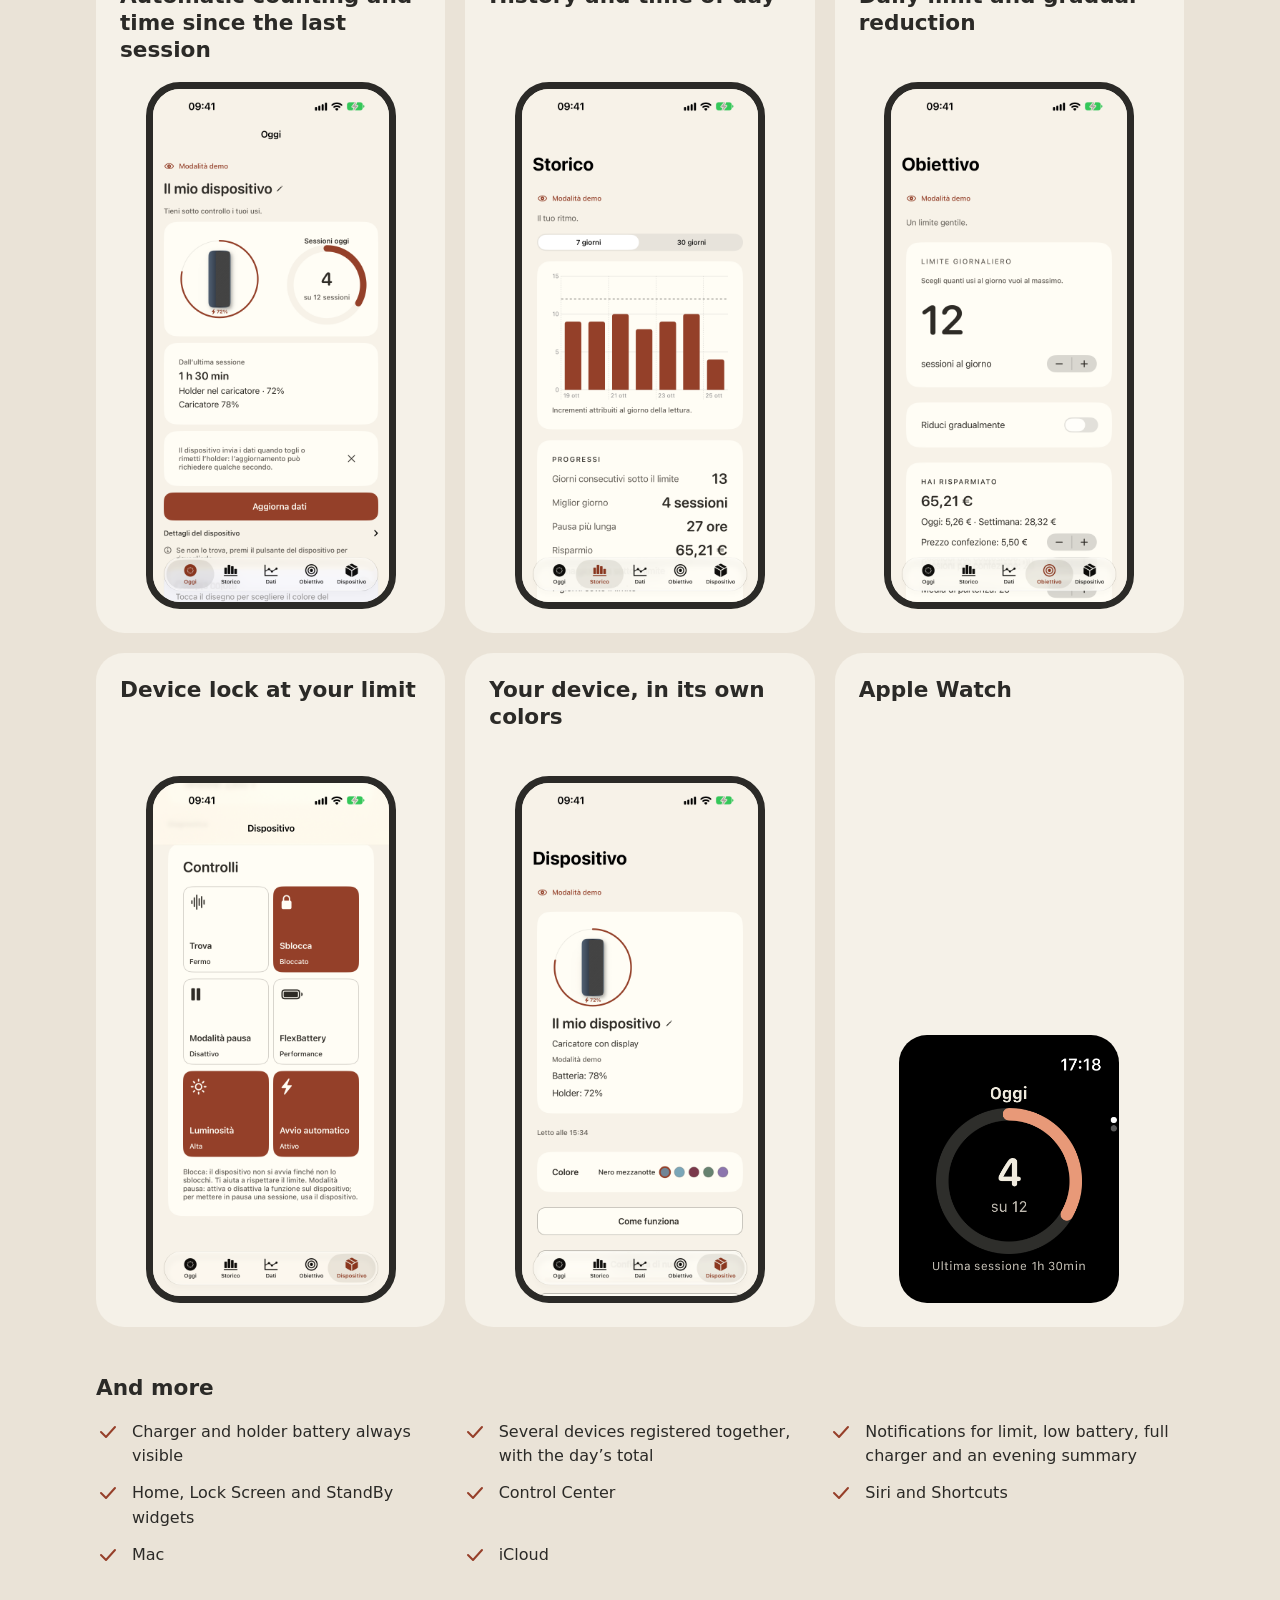
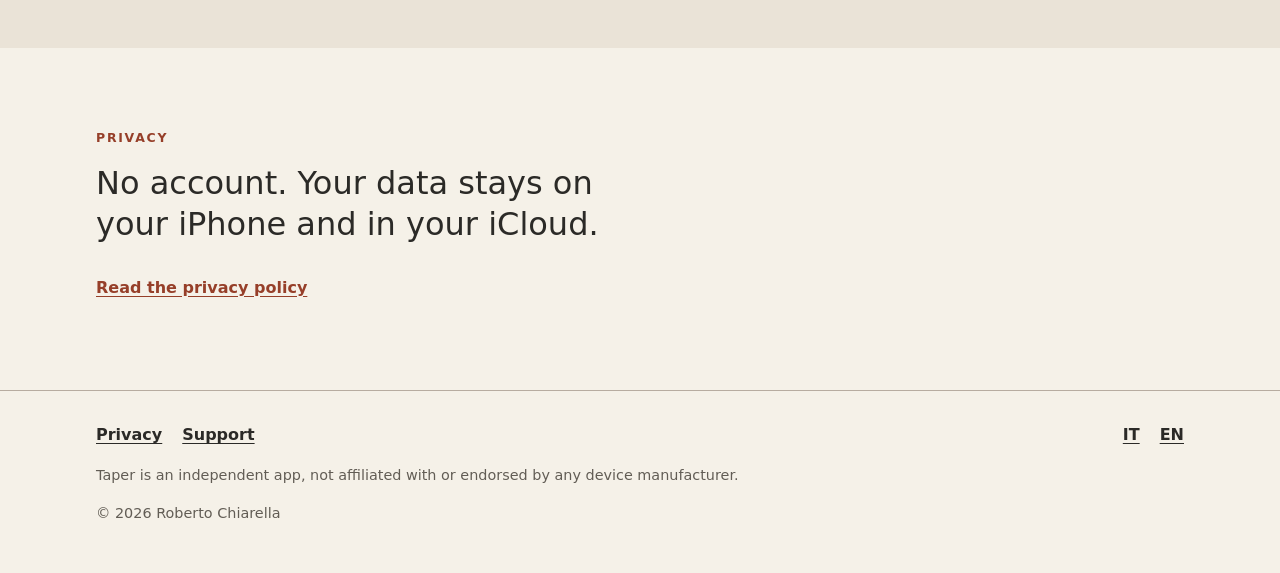
==== commit fcac9920: "Sito: lo scopo è limitare gli usi con il contatore giornaliero Co-Authored-By: Claude Sonnet 5.5 <no" ====
--- a/en/index.html
+++ b/en/index.html
@@ -1 +1 @@
-<!doctype html><html lang="en"><head><meta charset="utf-8"><meta name="viewport" content="width=device-width, initial-scale=1"><meta name="theme-color" content="#F5F1E8"><title>Taper: count uses, avoid excess</title><meta name="description" content="Taper keeps an eye on your device’s battery and usage, counts sessions automatically and notifies you when it matters."><meta property="og:type" content="website"><meta property="og:title" content="Taper: count uses, avoid excess"><meta property="og:description" content="Taper keeps an eye on your device’s battery and usage, counts sessions automatically and notifies you when it matters."><meta property="og:image" content="https://robchdev.github.io/taper/assets/icon.png"><meta name="apple-itunes-app" content="app-id=6826842735"><link rel="icon" href="../assets/icon.png" type="image/png"><link rel="alternate" hreflang="it" href="https://robchdev.github.io/taper/"><link rel="alternate" hreflang="en" href="https://robchdev.github.io/taper/en/"><link rel="stylesheet" href="../assets/site.css"><script defer src="../assets/site.js"></script></head><body><a class="skip" href="#main">Skip to content</a><header class="site-header"><div class="wrap header-inner"><a class="brand" href="../index.html"><img src="../assets/icon.png" width="36" height="36" alt="">Taper</a><nav class="nav-links" aria-label="Main navigation"><a href="#how">How it works</a><a href="#features">Features</a></nav></div></header><main id="main"><section class="hero wrap"><div class="hero-grid"><div><p class="eyebrow">Taper</p><h1>Count uses. Avoid excess.</h1><p class="lead">Taper keeps an eye on your device’s battery and usage, counts sessions automatically and notifies you when it matters.</p><div class="actions"><a class="button" href="https://apps.apple.com/app/id6826842735">Download on the App Store</a><a class="text-link" href="#how">How it works</a></div></div><div class="hero-art"><svg class="device-visual" viewBox="0 0 520 380" role="img" aria-labelledby="device-title"><title id="device-title">Device and use count</title><defs><linearGradient id="case" x2="1" y2="0"><stop stop-color="#526070"/><stop offset=".55" stop-color="#2B3240"/><stop offset="1" stop-color="#526070"/></linearGradient><linearGradient id="stick" x2="1" y2="0"><stop stop-color="#526070"/><stop offset=".5" stop-color="#8091A3"/><stop offset="1" stop-color="#526070"/></linearGradient><pattern id="fabric" width="8" height="8" patternUnits="userSpaceOnUse"><path d="M0 8 8 0" stroke="#777" stroke-opacity=".25"/></pattern></defs><g class="holder"><rect x="155" y="58" width="30" height="244" rx="14" fill="url(#stick)"/><rect x="159" y="56" width="22" height="4" rx="2" fill="#AAB3BE"/><ellipse cx="170" cy="180" rx="10" ry="16" fill="#252B32" stroke="#AAB3BE" stroke-width="1"/><circle cx="170" cy="175" r="2" fill="#D5E0E9"/><circle cx="170" cy="184" r="2" fill="#D5E0E9"/></g><g class="charger"><rect x="175" y="52" width="99" height="255" rx="22" fill="url(#case)"/><rect x="208" y="56" width="62" height="247" rx="9" fill="#424242"/><rect x="208" y="56" width="62" height="247" rx="9" fill="url(#fabric)"/><rect x="175" y="52" width="99" height="255" rx="22" fill="none" stroke="#8091A3" stroke-opacity=".5"/></g><circle cx="390" cy="176" r="43" fill="none" stroke="var(--line)" stroke-width="7"/><circle class="ring-progress" cx="390" cy="176" r="36" fill="none" stroke="var(--accent)" stroke-width="7" stroke-linecap="round" transform="rotate(-90 390 176)"/><text class="count-three" x="390" y="182" text-anchor="middle" fill="var(--ink)" font-size="28" font-weight="700">3</text><text class="count-four" x="390" y="182" text-anchor="middle" fill="var(--ink)" font-size="28" font-weight="700">4</text><text x="390" y="242" text-anchor="middle" fill="var(--muted)" font-size="16">out of 12</text></svg></div></div></section><section id="how" class="block wrap"><h2>How it works</h2><ol class="steps"><li class="step reveal"><span class="step-num">01</span><span class="mini mini-bluetooth" aria-hidden="true"></span><h3>Connect via Bluetooth, even several devices</h3></li><li class="step reveal"><span class="step-num">02</span><span class="mini mini-holder" aria-hidden="true"></span><h3>Taper counts sessions automatically and tracks the battery</h3></li><li class="step reveal"><span class="step-num">03</span><span class="mini mini-limit" aria-hidden="true"></span><h3>Set a limit and get notified</h3></li></ol></section><section id="features" class="block features"><div class="wrap"><h2>Features</h2><div class="feature-grid"><article class="feature reveal"><h3>Automatic counting and time since the last session</h3><div class="phone"><img src="../assets/screens/02.png" width="1320" height="2868" loading="lazy" alt="Taper Today screen"></div></article><article class="feature reveal"><h3>History and time of day</h3><div class="phone"><img src="../assets/screens/03.png" width="1320" height="2868" loading="lazy" alt="Taper history screen"></div></article><article class="feature reveal"><h3>Daily limit and gradual reduction</h3><div class="phone"><img src="../assets/screens/04.png" width="1320" height="2868" loading="lazy" alt="Taper goal screen"></div></article><article class="feature reveal"><h3>Device lock at your limit</h3><div class="phone"><img src="../assets/screens/05.png" width="1320" height="2868" loading="lazy" alt="Taper device lock controls"></div></article><article class="feature reveal"><h3>Your device, in its own colors</h3><div class="phone"><img src="../assets/screens/06.png" width="1320" height="2868" loading="lazy" alt="Taper device screen"></div></article><article class="feature reveal"><h3>Apple Watch</h3><img class="watch-shot" src="../assets/screens/watch-01.png" width="422" height="514" loading="lazy" alt="Taper on Apple Watch"></article></div><div class="more-features"><h3>And more</h3><ul class="more-list"><li><svg viewBox="0 0 24 24" fill="none" stroke="currentColor" stroke-width="2" stroke-linecap="round" stroke-linejoin="round" aria-hidden="true"><path d="m5 12 5 5L19 7"/></svg><span>Charger and holder battery always visible</span></li><li><svg viewBox="0 0 24 24" fill="none" stroke="currentColor" stroke-width="2" stroke-linecap="round" stroke-linejoin="round" aria-hidden="true"><path d="m5 12 5 5L19 7"/></svg><span>Several devices registered together, with the day’s total</span></li><li><svg viewBox="0 0 24 24" fill="none" stroke="currentColor" stroke-width="2" stroke-linecap="round" stroke-linejoin="round" aria-hidden="true"><path d="m5 12 5 5L19 7"/></svg><span>Notifications for limit, low battery, full charger and an evening summary</span></li><li><svg viewBox="0 0 24 24" fill="none" stroke="currentColor" stroke-width="2" stroke-linecap="round" stroke-linejoin="round" aria-hidden="true"><path d="m5 12 5 5L19 7"/></svg><span>Home, Lock Screen and StandBy widgets</span></li><li><svg viewBox="0 0 24 24" fill="none" stroke="currentColor" stroke-width="2" stroke-linecap="round" stroke-linejoin="round" aria-hidden="true"><path d="m5 12 5 5L19 7"/></svg><span>Control Center</span></li><li><svg viewBox="0 0 24 24" fill="none" stroke="currentColor" stroke-width="2" stroke-linecap="round" stroke-linejoin="round" aria-hidden="true"><path d="m5 12 5 5L19 7"/></svg><span>Siri and Shortcuts</span></li><li><svg viewBox="0 0 24 24" fill="none" stroke="currentColor" stroke-width="2" stroke-linecap="round" stroke-linejoin="round" aria-hidden="true"><path d="m5 12 5 5L19 7"/></svg><span>Mac</span></li><li><svg viewBox="0 0 24 24" fill="none" stroke="currentColor" stroke-width="2" stroke-linecap="round" stroke-linejoin="round" aria-hidden="true"><path d="m5 12 5 5L19 7"/></svg><span>iCloud</span></li></ul></div></div></section><section class="privacy-strip wrap"><h2 class="eyebrow">Privacy</h2><p>No account. Your data stays on your iPhone and in your iCloud.</p><a class="text-link" href="../privacy.html#en">Read the privacy policy</a></section></main><footer class="site-footer"><div class="wrap"><div class="footer-inner"><div class="footer-links"><a href="../privacy.html#en">Privacy</a><a href="../support.html">Support</a></div><div class="footer-links" aria-label="Language"><a href="../index.html" lang="it">IT</a><a href="../en/index.html" lang="en" aria-current="page">EN</a></div></div><p>Taper is an independent app, not affiliated with or endorsed by any device manufacturer.</p><p>© 2026 Roberto Chiarella</p></div></footer></body></html>+<!doctype html><html lang="en"><head><meta charset="utf-8"><meta name="viewport" content="width=device-width, initial-scale=1"><meta name="theme-color" content="#F5F1E8"><title>Taper: count uses, avoid excess</title><meta name="description" content="Taper helps you limit your usage: it counts sessions automatically with a daily counter, alerts you when you reach your limit and keeps an eye on the battery."><meta property="og:type" content="website"><meta property="og:title" content="Taper: count uses, avoid excess"><meta property="og:description" content="Taper helps you limit your usage: it counts sessions automatically with a daily counter, alerts you when you reach your limit and keeps an eye on the battery."><meta property="og:image" content="https://robchdev.github.io/taper/assets/icon.png"><meta name="apple-itunes-app" content="app-id=6826842735"><link rel="icon" href="../assets/icon.png" type="image/png"><link rel="alternate" hreflang="it" href="https://robchdev.github.io/taper/"><link rel="alternate" hreflang="en" href="https://robchdev.github.io/taper/en/"><link rel="stylesheet" href="../assets/site.css"><script defer src="../assets/site.js"></script></head><body><a class="skip" href="#main">Skip to content</a><header class="site-header"><div class="wrap header-inner"><a class="brand" href="../index.html"><img src="../assets/icon.png" width="36" height="36" alt="">Taper</a><nav class="nav-links" aria-label="Main navigation"><a href="#how">How it works</a><a href="#features">Features</a></nav></div></header><main id="main"><section class="hero wrap"><div class="hero-grid"><div><p class="eyebrow">Taper</p><h1>Count uses. Avoid excess.</h1><p class="lead">Taper helps you limit your usage: it counts sessions automatically with a daily counter, alerts you when you reach your limit and keeps an eye on the battery.</p><div class="actions"><a class="button" href="https://apps.apple.com/app/id6826842735">Download on the App Store</a><a class="text-link" href="#how">How it works</a></div></div><div class="hero-art"><svg class="device-visual" viewBox="0 0 520 380" role="img" aria-labelledby="device-title"><title id="device-title">Device and use count</title><defs><linearGradient id="case" x2="1" y2="0"><stop stop-color="#526070"/><stop offset=".55" stop-color="#2B3240"/><stop offset="1" stop-color="#526070"/></linearGradient><linearGradient id="stick" x2="1" y2="0"><stop stop-color="#526070"/><stop offset=".5" stop-color="#8091A3"/><stop offset="1" stop-color="#526070"/></linearGradient><pattern id="fabric" width="8" height="8" patternUnits="userSpaceOnUse"><path d="M0 8 8 0" stroke="#777" stroke-opacity=".25"/></pattern></defs><g class="holder"><rect x="155" y="58" width="30" height="244" rx="14" fill="url(#stick)"/><rect x="159" y="56" width="22" height="4" rx="2" fill="#AAB3BE"/><ellipse cx="170" cy="180" rx="10" ry="16" fill="#252B32" stroke="#AAB3BE" stroke-width="1"/><circle cx="170" cy="175" r="2" fill="#D5E0E9"/><circle cx="170" cy="184" r="2" fill="#D5E0E9"/></g><g class="charger"><rect x="175" y="52" width="99" height="255" rx="22" fill="url(#case)"/><rect x="208" y="56" width="62" height="247" rx="9" fill="#424242"/><rect x="208" y="56" width="62" height="247" rx="9" fill="url(#fabric)"/><rect x="175" y="52" width="99" height="255" rx="22" fill="none" stroke="#8091A3" stroke-opacity=".5"/></g><circle cx="390" cy="176" r="43" fill="none" stroke="var(--line)" stroke-width="7"/><circle class="ring-progress" cx="390" cy="176" r="36" fill="none" stroke="var(--accent)" stroke-width="7" stroke-linecap="round" transform="rotate(-90 390 176)"/><text class="count-three" x="390" y="182" text-anchor="middle" fill="var(--ink)" font-size="28" font-weight="700">3</text><text class="count-four" x="390" y="182" text-anchor="middle" fill="var(--ink)" font-size="28" font-weight="700">4</text><text x="390" y="242" text-anchor="middle" fill="var(--muted)" font-size="16">out of 12</text></svg></div></div></section><section id="how" class="block wrap"><h2>How it works</h2><ol class="steps"><li class="step reveal"><span class="step-num">01</span><span class="mini mini-bluetooth" aria-hidden="true"></span><h3>Connect via Bluetooth, even several devices</h3></li><li class="step reveal"><span class="step-num">02</span><span class="mini mini-holder" aria-hidden="true"></span><h3>Taper counts sessions automatically and tracks the battery</h3></li><li class="step reveal"><span class="step-num">03</span><span class="mini mini-limit" aria-hidden="true"></span><h3>Set a daily limit and get notified</h3></li></ol></section><section id="features" class="block features"><div class="wrap"><h2>Features</h2><div class="feature-grid"><article class="feature reveal"><h3>Automatic counting and time since the last session</h3><div class="phone"><img src="../assets/screens/02.png" width="1320" height="2868" loading="lazy" alt="Taper Today screen"></div></article><article class="feature reveal"><h3>History and time of day</h3><div class="phone"><img src="../assets/screens/03.png" width="1320" height="2868" loading="lazy" alt="Taper history screen"></div></article><article class="feature reveal"><h3>Daily limit and gradual reduction</h3><div class="phone"><img src="../assets/screens/04.png" width="1320" height="2868" loading="lazy" alt="Taper goal screen"></div></article><article class="feature reveal"><h3>Device lock at your limit</h3><div class="phone"><img src="../assets/screens/05.png" width="1320" height="2868" loading="lazy" alt="Taper device lock controls"></div></article><article class="feature reveal"><h3>Your device, in its own colors</h3><div class="phone"><img src="../assets/screens/06.png" width="1320" height="2868" loading="lazy" alt="Taper device screen"></div></article><article class="feature reveal"><h3>Apple Watch</h3><img class="watch-shot" src="../assets/screens/watch-01.png" width="422" height="514" loading="lazy" alt="Taper on Apple Watch"></article></div><div class="more-features"><h3>And more</h3><ul class="more-list"><li><svg viewBox="0 0 24 24" fill="none" stroke="currentColor" stroke-width="2" stroke-linecap="round" stroke-linejoin="round" aria-hidden="true"><path d="m5 12 5 5L19 7"/></svg><span>Charger and holder battery always visible</span></li><li><svg viewBox="0 0 24 24" fill="none" stroke="currentColor" stroke-width="2" stroke-linecap="round" stroke-linejoin="round" aria-hidden="true"><path d="m5 12 5 5L19 7"/></svg><span>Several devices registered together, with the day’s total</span></li><li><svg viewBox="0 0 24 24" fill="none" stroke="currentColor" stroke-width="2" stroke-linecap="round" stroke-linejoin="round" aria-hidden="true"><path d="m5 12 5 5L19 7"/></svg><span>Notifications for limit, low battery, full charger and an evening summary</span></li><li><svg viewBox="0 0 24 24" fill="none" stroke="currentColor" stroke-width="2" stroke-linecap="round" stroke-linejoin="round" aria-hidden="true"><path d="m5 12 5 5L19 7"/></svg><span>Home, Lock Screen and StandBy widgets</span></li><li><svg viewBox="0 0 24 24" fill="none" stroke="currentColor" stroke-width="2" stroke-linecap="round" stroke-linejoin="round" aria-hidden="true"><path d="m5 12 5 5L19 7"/></svg><span>Control Center</span></li><li><svg viewBox="0 0 24 24" fill="none" stroke="currentColor" stroke-width="2" stroke-linecap="round" stroke-linejoin="round" aria-hidden="true"><path d="m5 12 5 5L19 7"/></svg><span>Siri and Shortcuts</span></li><li><svg viewBox="0 0 24 24" fill="none" stroke="currentColor" stroke-width="2" stroke-linecap="round" stroke-linejoin="round" aria-hidden="true"><path d="m5 12 5 5L19 7"/></svg><span>Mac</span></li><li><svg viewBox="0 0 24 24" fill="none" stroke="currentColor" stroke-width="2" stroke-linecap="round" stroke-linejoin="round" aria-hidden="true"><path d="m5 12 5 5L19 7"/></svg><span>iCloud</span></li></ul></div></div></section><section class="privacy-strip wrap"><h2 class="eyebrow">Privacy</h2><p>No account. Your data stays on your iPhone and in your iCloud.</p><a class="text-link" href="../privacy.html#en">Read the privacy policy</a></section></main><footer class="site-footer"><div class="wrap"><div class="footer-inner"><div class="footer-links"><a href="../privacy.html#en">Privacy</a><a href="../support.html">Support</a></div><div class="footer-links" aria-label="Language"><a href="../index.html" lang="it">IT</a><a href="../en/index.html" lang="en" aria-current="page">EN</a></div></div><p>Taper is an independent app, not affiliated with or endorsed by any device manufacturer.</p><p>© 2026 Roberto Chiarella</p></div></footer></body></html>
